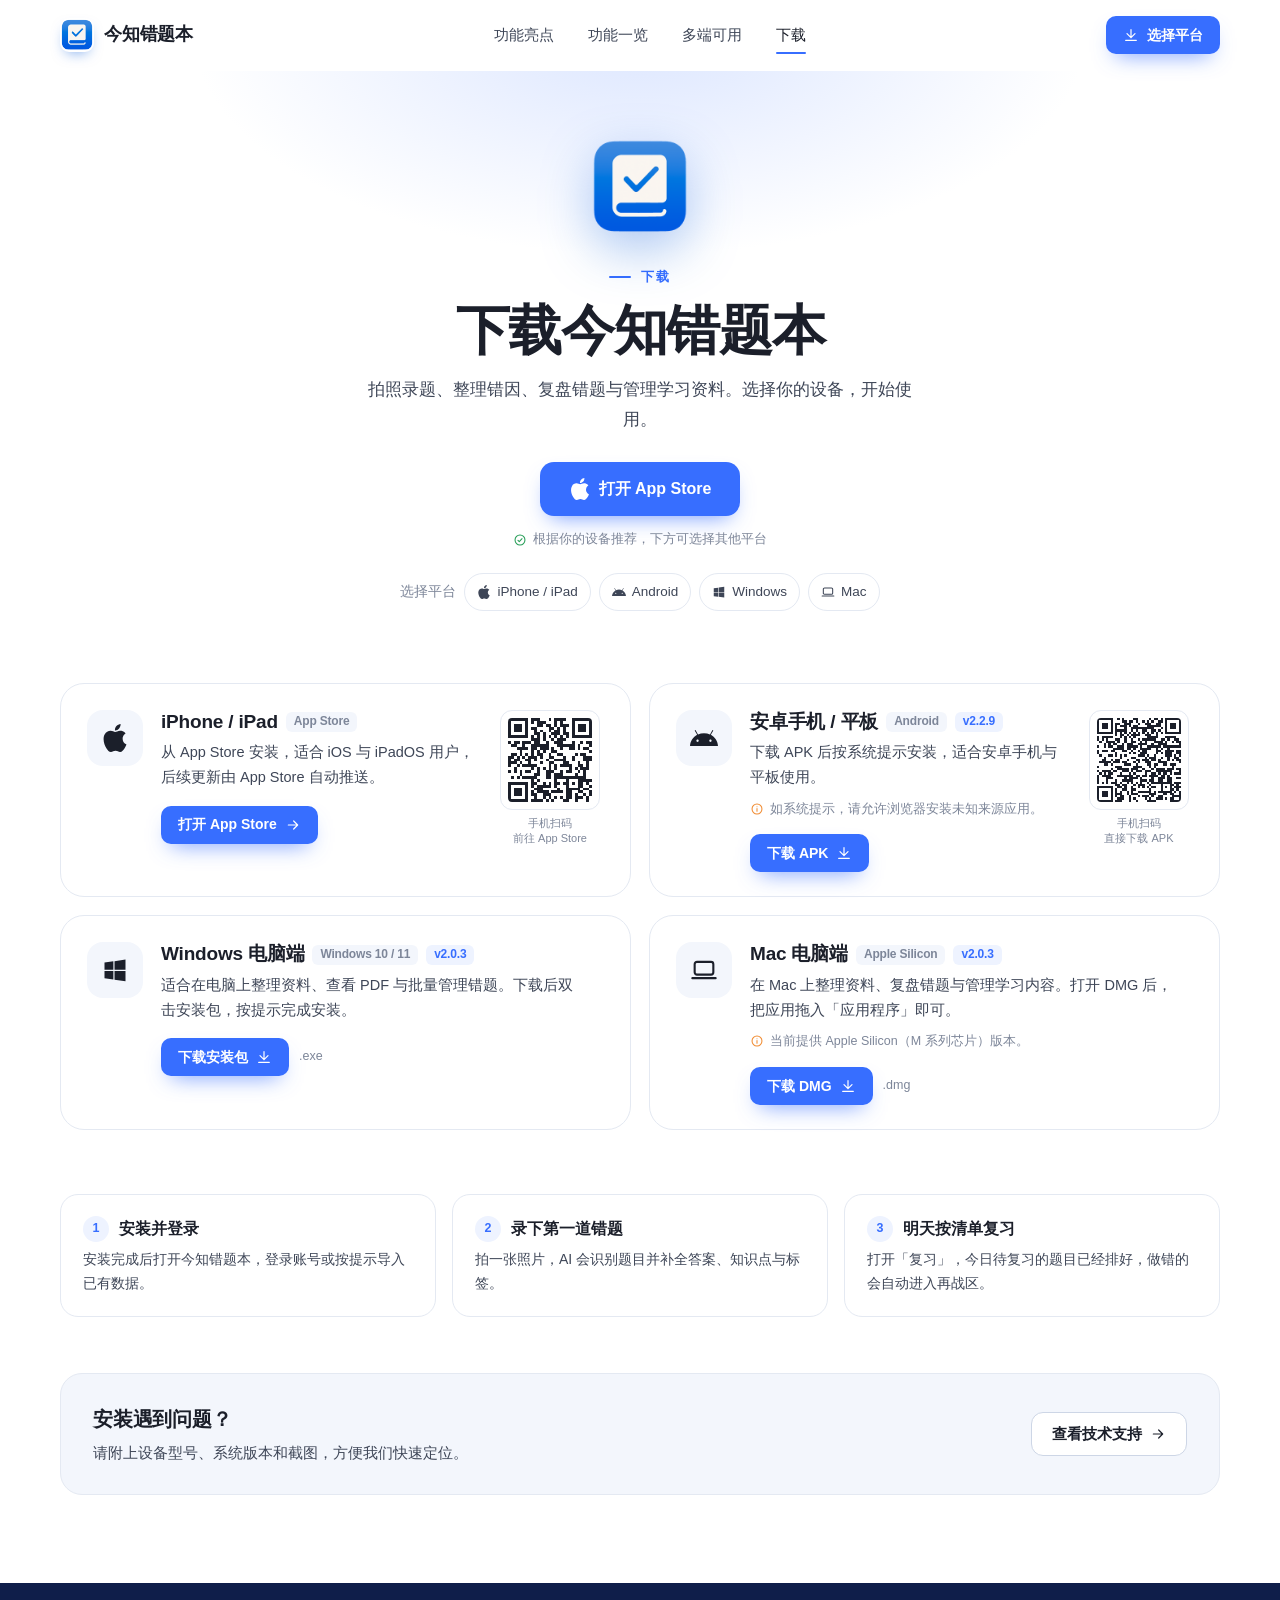
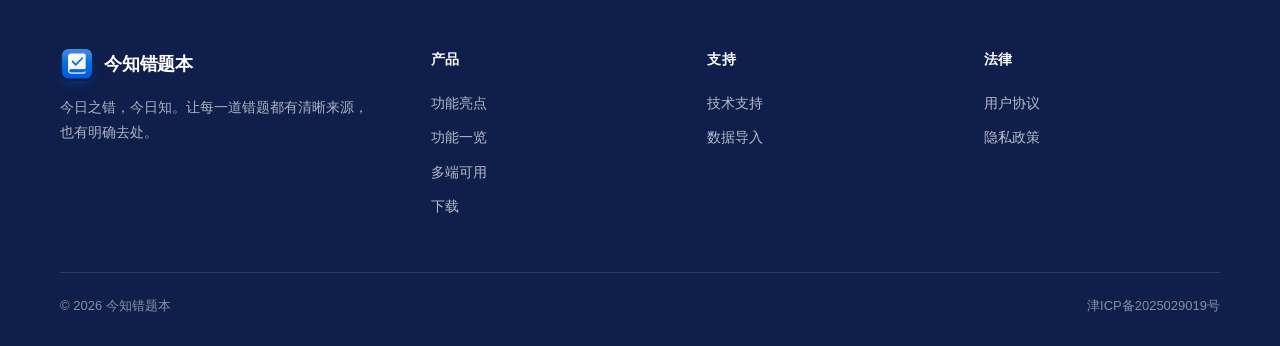
==== Website/download.html @ 16c0bcb2 "Redesign homepage with animated hero and add download page - Hero: choreographed "life of a mistake"" ====
<!DOCTYPE html>
<html lang="zh-CN">
<head>
<meta charset="utf-8">
<meta name="viewport" content="width=device-width, initial-scale=1">
<title>下载今知错题本</title>
<meta name="description" content="下载今知错题本：iPhone / iPad 通过 App Store 安装，Android 下载 APK，Windows 与 Mac 下载桌面安装包。">
<link rel="icon" href="assets/icon.png">
<link rel="stylesheet" href="assets/style.css">
<style>
.dl-hero{position:relative;padding:64px 0 36px;text-align:center;overflow:hidden}
.dl-hero::before{content:"";position:absolute;inset:0;background:radial-gradient(640px 320px at 50% -40px,var(--blue-100),transparent 70%);pointer-events:none}
.dl-hero > .container{position:relative}
.dl-icon{width:104px;height:104px;margin:0 auto 20px;filter:drop-shadow(0 18px 26px rgba(3,88,216,.32))}
.dl-hero h1{font-size:clamp(34px,4.6vw,54px);font-weight:800;letter-spacing:-.025em;line-height:1.12;margin:12px 0 14px;text-wrap:balance}
.dl-hero .lead{font-size:17px;color:var(--ink-2);max-width:560px;margin:0 auto}
.dl-primary{margin-top:28px;display:flex;flex-direction:column;align-items:center;gap:12px}
.dl-detect{font-size:13px;color:var(--muted);display:inline-flex;align-items:center;gap:6px}
.dl-detect .i{width:14px;height:14px;color:var(--green)}
.dl-jump{margin-top:22px;display:flex;justify-content:center;align-items:center;gap:8px;flex-wrap:wrap;font-size:13.5px;color:var(--muted)}
.dl-jump a{display:inline-flex;align-items:center;gap:6px;padding:6px 12px;border-radius:999px;border:1px solid var(--line);background:#fff;color:var(--ink-2);font-weight:500;transition:border-color .15s,color .15s}
.dl-jump a .i{width:14px;height:14px}
.dl-jump a:hover{border-color:var(--blue-200);color:var(--blue)}
.dl-list{padding:36px 0 56px}
.dl-grid{display:grid;grid-template-columns:1fr 1fr;gap:18px}
.dl-card{position:relative;background:var(--surface);border:1px solid var(--line);border-radius:24px;padding:26px 26px 24px;display:grid;grid-template-columns:56px 1fr auto;gap:18px;align-items:start;scroll-margin-top:96px;transition:box-shadow .2s,border-color .2s}
.dl-card:hover{box-shadow:var(--shadow);border-color:var(--blue-200)}
.dl-card.is-mine{border-color:var(--blue);box-shadow:0 0 0 4px var(--blue-50)}
.dl-card .pic{width:56px;height:56px;border-radius:16px;background:var(--ground);display:grid;place-items:center;color:var(--ink)}
.dl-card .pic svg{width:28px;height:28px}
.dl-card h3{font-size:19px;font-weight:800;letter-spacing:-.01em;display:flex;align-items:center;gap:8px;flex-wrap:wrap;line-height:1.3}
.dl-card .tag{font-size:12px;font-weight:600;color:var(--muted);background:var(--ground);border-radius:6px;padding:2px 8px;white-space:nowrap}
.dl-card .tag--v{color:var(--blue);background:var(--blue-50)}
.mine-badge{display:none;font-size:11.5px;color:#fff;background:var(--blue);border-radius:999px;padding:2px 9px;font-weight:600;white-space:nowrap}
.dl-card.is-mine .mine-badge{display:inline-flex}
.dl-card p{color:var(--ink-2);font-size:14.5px;margin-top:6px;line-height:1.7}
.dl-card .note{margin-top:10px;font-size:12.5px;color:var(--muted);display:flex;gap:6px;align-items:flex-start;line-height:1.5}
.dl-card .note .i{width:14px;height:14px;margin-top:2px;color:var(--orange)}
.dl-card .act{margin-top:16px;display:flex;gap:10px;flex-wrap:wrap;align-items:center}
.dl-card .size{font-size:12.5px;color:var(--muted)}
.dl-card .qr{width:108px;display:flex;flex-direction:column;align-items:center;gap:6px;text-align:center}
.dl-card .qr svg{width:100px;height:100px;padding:7px;background:#fff;border:1px solid var(--line);border-radius:12px}
.dl-card .qr small{font-size:11px;color:var(--muted);line-height:1.35}
.dl-help{padding:0 0 88px}
.dl-help__inner{background:var(--ground);border:1px solid var(--line);border-radius:22px;padding:28px 32px;display:flex;align-items:center;justify-content:space-between;gap:20px;flex-wrap:wrap}
.dl-help h2{font-size:20px;font-weight:800;letter-spacing:-.01em}
.dl-help p{color:var(--ink-2);font-size:14.5px;margin-top:4px}
.dl-steps{padding:8px 0 56px}
.dl-steps__grid{display:grid;grid-template-columns:repeat(3,1fr);gap:16px}
.dl-step{border:1px solid var(--line);border-radius:18px;padding:20px 22px;background:var(--surface)}
.dl-step b{display:flex;align-items:center;gap:10px;font-size:15.5px;font-weight:700;margin-bottom:6px}
.dl-step b i{width:26px;height:26px;border-radius:50%;background:var(--blue-50);color:var(--blue);display:grid;place-items:center;font-style:normal;font-size:12.5px;font-weight:700}
.dl-step p{font-size:14px;color:var(--ink-2);line-height:1.7}
@media (max-width:900px){
  .dl-grid{grid-template-columns:1fr}
  .dl-steps__grid{grid-template-columns:1fr}
  .dl-card{grid-template-columns:48px 1fr;padding:22px 20px}
  .dl-card .pic{width:48px;height:48px}
  .dl-card .qr{grid-column:2;flex-direction:row;width:auto;text-align:left;justify-self:start}
}
</style>
</head>
<body>
<svg width="0" height="0" style="position:absolute" aria-hidden="true">
  <defs>
    <symbol id="i-menu" viewBox="0 0 24 24"><path d="M4 7h16M4 12h16M4 17h16"/></symbol>
    <symbol id="i-arrow" viewBox="0 0 24 24"><path d="M5 12h14M13 6l6 6-6 6"/></symbol>
    <symbol id="i-down" viewBox="0 0 24 24"><path d="M12 4v12M6 10l6 6 6-6"/><path d="M4 20h16"/></symbol>
    <symbol id="i-check-c" viewBox="0 0 24 24"><circle cx="12" cy="12" r="8.5"/><path d="M8.5 12.5l2.3 2.3 4.7-5"/></symbol>
    <symbol id="i-info" viewBox="0 0 24 24"><circle cx="12" cy="12" r="8.5"/><path d="M12 11v5M12 8h.01"/></symbol>
    <symbol id="i-phone" viewBox="0 0 24 24"><rect x="7" y="2.5" width="10" height="19" rx="2.5"/><path d="M11 18h2"/></symbol>
    <symbol id="i-laptop" viewBox="0 0 24 24"><rect x="4" y="5" width="16" height="11" rx="2"/><path d="M2 19h20"/></symbol>
    <symbol id="i-apple" viewBox="0 0 24 24"><path fill="currentColor" stroke="none" d="M12.152 6.896c-.948 0-2.415-1.078-3.96-1.04-2.04.027-3.91 1.183-4.961 3.014-2.117 3.675-.546 9.103 1.519 12.09 1.013 1.454 2.208 3.09 3.792 3.039 1.52-.065 2.09-.987 3.935-.987 1.831 0 2.35.987 3.96.948 1.637-.026 2.676-1.48 3.676-2.948 1.156-1.688 1.636-3.325 1.662-3.415-.039-.013-3.182-1.221-3.22-4.857-.026-3.04 2.48-4.494 2.597-4.559-1.429-2.09-3.623-2.324-4.39-2.376-2-.156-3.675 1.09-4.61 1.09zM15.53 3.83c.843-1.012 1.4-2.427 1.245-3.83-1.207.052-2.662.805-3.532 1.818-.78.896-1.454 2.338-1.273 3.714 1.338.104 2.715-.688 3.559-1.701"/></symbol>
    <symbol id="i-android" viewBox="0 0 24 24"><path fill="currentColor" stroke="none" d="M17.523 15.3414c-.5511 0-.9993-.4486-.9993-.9997s.4483-.9993.9993-.9993c.5511 0 .9993.4483.9993.9993.0001.5511-.4482.9997-.9993.9997m-11.046 0c-.5511 0-.9993-.4486-.9993-.9997s.4482-.9993.9993-.9993c.5511 0 .9993.4483.9993.9993 0 .5511-.4483.9997-.9993.9997m11.4045-6.02l1.9973-3.4592a.416.416 0 00-.1521-.5676.416.416 0 00-.5676.1521l-2.0223 3.503C15.5902 8.2439 13.8533 7.8508 12 7.8508s-3.5902.3931-5.1367 1.0989L4.841 5.4467a.4161.4161 0 00-.5677-.1521.4157.4157 0 00-.1521.5676l1.9973 3.4592C2.6889 11.1867.3432 14.6589 0 18.761h24c-.3435-4.1021-2.6892-7.5743-6.1185-9.4396"/></symbol>
    <symbol id="i-windows" viewBox="0 0 24 24"><path fill="currentColor" stroke="none" d="M3 5.6l7.6-1.05v7.3H3zM11.6 4.4L21 3.1v8.75h-9.4zM3 12.85h7.6v7.3L3 19.1zM11.6 12.85H21v8.75l-9.4-1.3z"/></symbol>
  </defs>
</svg>

<header class="nav" id="nav">
  <div class="container nav__inner">
    <a class="brand" href="index.html" aria-label="今知错题本 首页"><img class="brand__icon" src="assets/icon.png" alt=""><span>今知错题本</span></a>
    <nav class="nav__links" id="navLinks" aria-label="主导航">
      <a href="index.html#features">功能亮点</a>
      <a href="index.html#overview">功能一览</a>
      <a href="index.html#platforms">多端可用</a>
      <a href="download.html" class="on">下载</a>
    </nav>
    <div class="nav__cta">
      <a class="btn btn--primary btn--sm" href="#downloads"><svg class="i i--s"><use href="#i-down"/></svg><span>选择平台</span></a>
      <button class="nav__toggle" id="navToggle" aria-label="打开菜单" aria-expanded="false" aria-controls="navLinks"><svg class="i"><use href="#i-menu"/></svg></button>
    </div>
  </div>
</header>

<main>
<section class="dl-hero">
  <div class="container">
    <img class="dl-icon" src="assets/icon.png" alt="今知错题本图标">
    <span class="kicker">下载</span>
    <h1>下载今知错题本</h1>
    <p class="lead">拍照录题、整理错因、复盘错题与管理学习资料。选择你的设备，开始使用。</p>
    <div class="dl-primary">
      <a class="btn btn--primary btn--lg" id="autoBtn" href="https://apps.apple.com/cn/app/id6747738523" target="_blank" rel="noopener"><svg class="i"><use href="#i-apple"/></svg><span id="autoLabel">打开 App Store</span></a>
      <span class="dl-detect" id="autoNote"><svg class="i"><use href="#i-check-c"/></svg>根据你的设备推荐，下方可选择其他平台</span>
    </div>
    <div class="dl-jump" id="downloads">
      <span>选择平台</span>
      <a href="#ios"><svg class="i"><use href="#i-apple"/></svg>iPhone / iPad</a>
      <a href="#android"><svg class="i"><use href="#i-android"/></svg>Android</a>
      <a href="#windows"><svg class="i"><use href="#i-windows"/></svg>Windows</a>
      <a href="#mac"><svg class="i"><use href="#i-laptop"/></svg>Mac</a>
    </div>
  </div>
</section>

<section class="dl-list">
  <div class="container dl-grid">
    <article class="dl-card" id="ios" data-platform="ios">
      <span class="pic"><svg class="i"><use href="#i-apple"/></svg></span>
      <div>
        <h3>iPhone / iPad <span class="tag">App Store</span><span class="mine-badge">你的设备</span></h3>
        <p>从 App Store 安装，适合 iOS 与 iPadOS 用户，后续更新由 App Store 自动推送。</p>
        <div class="act"><a class="btn btn--primary btn--sm" href="https://apps.apple.com/cn/app/id6747738523" target="_blank" rel="noopener">打开 App Store<svg class="i i--s"><use href="#i-arrow"/></svg></a></div>
      </div>
      <div class="qr"><svg role="img" aria-label="App Store 下载二维码" xmlns="http://www.w3.org/2000/svg" viewBox="0 0 29 29" shape-rendering="crispEdges"><path stroke="#1B1F2A" d="M0 0.5h7m1 0h3m3 0h1m1 0h4m2 0h7M0 1.5h1m5 0h1m1 0h1m1 0h3m3 0h1m1 0h1m3 0h1m5 0h1M0 2.5h1m1 0h3m1 0h1m3 0h2m1 0h2m1 0h1m1 0h3m1 0h1m1 0h3m1 0h1M0 3.5h1m1 0h3m1 0h1m1 0h2m4 0h2m1 0h1m1 0h1m2 0h1m1 0h3m1 0h1M0 4.5h1m1 0h3m1 0h1m2 0h1m1 0h1m2 0h1m1 0h2m1 0h1m2 0h1m1 0h3m1 0h1M0 5.5h1m5 0h1m2 0h2m1 0h1m2 0h3m1 0h2m1 0h1m5 0h1M0 6.5h7m1 0h1m1 0h1m1 0h1m1 0h1m1 0h1m1 0h1m1 0h1m1 0h7M8 7.5h3m1 0h1m2 0h1m1 0h3M0 8.5h1m1 0h2m1 0h3m1 0h2m2 0h1m2 0h3m3 0h1m2 0h1m1 0h2M1 9.5h2m2 0h1m2 0h6m3 0h6m1 0h1m3 0h1M3 10.5h4m1 0h2m1 0h3m1 0h1m2 0h1m2 0h2m1 0h1m1 0h2M4 11.5h1m3 0h1m1 0h1m1 0h1m2 0h2m11 0h1M1 12.5h2m1 0h1m1 0h1m1 0h1m1 0h2m2 0h1m2 0h2m4 0h1m1 0h2M0 13.5h2m1 0h1m1 0h1m1 0h3m1 0h1m2 0h2m3 0h1m2 0h1m3 0h3M0 14.5h1m1 0h2m2 0h2m1 0h1m3 0h1m2 0h4m2 0h1m3 0h3M0 15.5h3m1 0h1m2 0h1m3 0h1m2 0h2m3 0h2m3 0h1m2 0h1M0 16.5h1m2 0h1m1 0h5m4 0h1m1 0h1m1 0h4m2 0h2m1 0h1M2 17.5h1m5 0h1m1 0h1m1 0h1m1 0h1m1 0h1m4 0h1m1 0h1m1 0h3M0 18.5h1m1 0h1m1 0h1m1 0h2m2 0h1m2 0h3m2 0h1m1 0h2m2 0h1m1 0h1M4 19.5h1m4 0h2m2 0h2m1 0h3m4 0h1m2 0h1M1 20.5h1m1 0h1m1 0h5m3 0h2m1 0h11M8 21.5h1m1 0h1m5 0h1m3 0h1m3 0h5M0 22.5h7m1 0h2m2 0h1m1 0h1m1 0h2m1 0h2m1 0h1m1 0h2m1 0h1M0 23.5h1m5 0h1m1 0h1m1 0h5m1 0h1m3 0h1m3 0h2m2 0h1M0 24.5h1m1 0h3m1 0h1m2 0h3m5 0h1m2 0h5m1 0h2M0 25.5h1m1 0h3m1 0h1m1 0h1m1 0h4m1 0h4m1 0h2m2 0h2m2 0h1M0 26.5h1m1 0h3m1 0h1m1 0h2m2 0h3m5 0h2m1 0h1m2 0h1m1 0h1M0 27.5h1m5 0h1m2 0h1m2 0h1m1 0h1m1 0h1m1 0h1m1 0h2m1 0h3m1 0h1M0 28.5h7m1 0h4m1 0h1m1 0h1m3 0h2m2 0h1m3 0h1"/></svg><small>手机扫码<br>前往 App Store</small></div>
    </article>

    <article class="dl-card" id="android" data-platform="android">
      <span class="pic"><svg class="i"><use href="#i-android"/></svg></span>
      <div>
        <h3>安卓手机 / 平板 <span class="tag">Android</span><span class="tag tag--v num">v2.2.9</span><span class="mine-badge">你的设备</span></h3>
        <p>下载 APK 后按系统提示安装，适合安卓手机与平板使用。</p>
        <div class="note"><svg class="i"><use href="#i-info"/></svg><span>如系统提示，请允许浏览器安装未知来源应用。</span></div>
        <div class="act"><a class="btn btn--primary btn--sm" href="https://qiniu.jinzhi.fun/public/androidinstaller/app-release-2.2.9.apk">下载 APK<svg class="i i--s"><use href="#i-down"/></svg></a></div>
      </div>
      <div class="qr"><svg role="img" aria-label="Android APK 下载二维码" xmlns="http://www.w3.org/2000/svg" viewBox="0 0 37 37" shape-rendering="crispEdges"><path stroke="#1B1F2A" d="M0 0.5h7m2 0h1m1 0h1m4 0h2m5 0h1m1 0h2m1 0h1m1 0h7M0 1.5h1m5 0h1m4 0h2m1 0h2m1 0h1m2 0h1m1 0h1m1 0h1m2 0h2m1 0h1m5 0h1M0 2.5h1m1 0h3m1 0h1m1 0h2m2 0h3m3 0h1m2 0h3m2 0h2m2 0h1m1 0h3m1 0h1M0 3.5h1m1 0h3m1 0h1m1 0h1m1 0h3m1 0h1m1 0h2m4 0h6m2 0h1m1 0h3m1 0h1M0 4.5h1m1 0h3m1 0h1m1 0h1m3 0h1m2 0h10m3 0h1m1 0h1m1 0h3m1 0h1M0 5.5h1m5 0h1m1 0h5m2 0h1m1 0h1m2 0h2m2 0h2m1 0h1m2 0h1m5 0h1M0 6.5h7m1 0h1m1 0h1m1 0h1m1 0h1m1 0h1m1 0h1m1 0h1m1 0h1m1 0h1m1 0h1m1 0h1m1 0h7M8 7.5h1m1 0h2m1 0h1m1 0h4m2 0h3m2 0h1M0 8.5h1m1 0h5m3 0h1m1 0h1m1 0h1m1 0h1m5 0h5m3 0h5M0 9.5h1m1 0h1m1 0h1m3 0h2m2 0h1m2 0h1m2 0h1m1 0h6m2 0h2m1 0h1m2 0h2M1 10.5h1m2 0h4m1 0h1m2 0h1m2 0h2m2 0h1m1 0h1m3 0h4m1 0h1m2 0h1m1 0h2M3 11.5h1m1 0h1m1 0h2m2 0h1m1 0h3m2 0h4m2 0h1m2 0h4m5 0h1M0 12.5h1m2 0h1m1 0h2m2 0h3m1 0h5m1 0h1m2 0h6m1 0h8M7 13.5h5m1 0h2m1 0h1m2 0h5m2 0h1m1 0h1m2 0h1M0 14.5h1m1 0h3m1 0h2m3 0h2m2 0h1m2 0h1m1 0h2m4 0h2m2 0h4m1 0h2M0 15.5h1m7 0h1m5 0h1m1 0h1m2 0h3m4 0h1m1 0h1m1 0h3m2 0h2M1 16.5h1m3 0h2m1 0h1m1 0h1m1 0h1m5 0h3m1 0h1m2 0h1m4 0h3m1 0h1m1 0h1M3 17.5h1m6 0h1m4 0h2m4 0h1m1 0h3m2 0h1m2 0h1m2 0h2M2 18.5h2m2 0h1m1 0h2m3 0h1m3 0h2m1 0h3m1 0h2m1 0h1m3 0h1m1 0h1m1 0h2M1 19.5h5m1 0h3m1 0h2m3 0h1m1 0h1m2 0h3m3 0h4m5 0h1M3 20.5h2m1 0h1m5 0h3m2 0h1m4 0h2m1 0h2m2 0h2m1 0h3M0 21.5h1m7 0h3m5 0h4m3 0h1m1 0h1m7 0h1M6 22.5h1m2 0h5m1 0h3m2 0h1m3 0h1m1 0h4m1 0h3m1 0h2M0 23.5h1m1 0h4m1 0h2m2 0h3m1 0h1m1 0h3m1 0h3m2 0h7m3 0h1M1 24.5h1m1 0h1m1 0h2m3 0h1m3 0h1m1 0h1m4 0h1m2 0h2m1 0h1m1 0h2m1 0h1m1 0h3M0 25.5h1m1 0h4m3 0h7m1 0h2m1 0h2m1 0h4m1 0h2m1 0h1M0 26.5h1m3 0h3m5 0h1m1 0h4m1 0h1m4 0h1m2 0h3m1 0h2m2 0h2M0 27.5h1m3 0h1m3 0h1m2 0h5m3 0h3m1 0h2m2 0h2m2 0h2M0 28.5h1m1 0h1m1 0h1m1 0h3m1 0h1m2 0h1m1 0h1m1 0h1m1 0h1m2 0h1m1 0h9m1 0h3M8 29.5h2m1 0h2m3 0h1m1 0h3m2 0h1m4 0h1m3 0h2m1 0h1M0 30.5h7m2 0h2m1 0h1m2 0h1m2 0h1m1 0h1m1 0h1m1 0h2m2 0h1m1 0h1m1 0h1m1 0h3M0 31.5h1m5 0h1m1 0h1m2 0h2m2 0h2m6 0h1m4 0h1m3 0h2m1 0h1M0 32.5h1m1 0h3m1 0h1m1 0h1m1 0h1m2 0h1m1 0h1m2 0h6m1 0h1m1 0h6m1 0h1m1 0h1M0 33.5h1m1 0h3m1 0h1m1 0h3m2 0h1m1 0h3m5 0h3m3 0h2m1 0h2m2 0h1M0 34.5h1m1 0h3m1 0h1m1 0h1m1 0h2m2 0h1m3 0h1m1 0h3m1 0h1m2 0h2m4 0h4M0 35.5h1m5 0h1m2 0h3m2 0h1m1 0h1m4 0h1m1 0h1m2 0h3m1 0h1m1 0h2m2 0h1M0 36.5h7m1 0h3m3 0h1m2 0h1m4 0h4m6 0h5"/></svg><small>手机扫码<br>直接下载 APK</small></div>
    </article>

    <article class="dl-card" id="windows" data-platform="windows">
      <span class="pic"><svg class="i"><use href="#i-windows"/></svg></span>
      <div>
        <h3>Windows 电脑端 <span class="tag">Windows 10 / 11</span><span class="tag tag--v num">v2.0.3</span><span class="mine-badge">你的设备</span></h3>
        <p>适合在电脑上整理资料、查看 PDF 与批量管理错题。下载后双击安装包，按提示完成安装。</p>
        <div class="act"><a class="btn btn--primary btn--sm" href="https://qiniu.jinzhi.fun/public/wininstaller/%E4%BB%8A%E7%9F%A5%E9%94%99%E9%A2%98%E6%9C%AC%20Setup%202.0.3.exe">下载安装包<svg class="i i--s"><use href="#i-down"/></svg></a><span class="size">.exe</span></div>
      </div>
    </article>

    <article class="dl-card" id="mac" data-platform="mac">
      <span class="pic"><svg class="i"><use href="#i-laptop"/></svg></span>
      <div>
        <h3>Mac 电脑端 <span class="tag">Apple Silicon</span><span class="tag tag--v num">v2.0.3</span><span class="mine-badge">你的设备</span></h3>
        <p>在 Mac 上整理资料、复盘错题与管理学习内容。打开 DMG 后，把应用拖入「应用程序」即可。</p>
        <div class="note"><svg class="i"><use href="#i-info"/></svg><span>当前提供 Apple Silicon（M 系列芯片）版本。</span></div>
        <div class="act"><a class="btn btn--primary btn--sm" href="https://qiniu.jinzhi.fun/public/macosinstaller/%E4%BB%8A%E7%9F%A5%E9%94%99%E9%A2%98%E6%9C%AC-2.0.3%282%29-arm64.dmg">下载 DMG<svg class="i i--s"><use href="#i-down"/></svg></a><span class="size">.dmg</span></div>
      </div>
    </article>
  </div>
</section>

<section class="dl-steps">
  <div class="container">
    <div class="dl-steps__grid">
      <div class="dl-step"><b><i>1</i>安装并登录</b><p>安装完成后打开今知错题本，登录账号或按提示导入已有数据。</p></div>
      <div class="dl-step"><b><i>2</i>录下第一道错题</b><p>拍一张照片，AI 会识别题目并补全答案、知识点与标签。</p></div>
      <div class="dl-step"><b><i>3</i>明天按清单复习</b><p>打开「复习」，今日待复习的题目已经排好，做错的会自动进入再战区。</p></div>
    </div>
  </div>
</section>

<section class="dl-help">
  <div class="container">
    <div class="dl-help__inner">
      <div><h2>安装遇到问题？</h2><p>请附上设备型号、系统版本和截图，方便我们快速定位。</p></div>
      <a class="btn btn--ghost" href="https://www.jinzhi.fun/correction/support" target="_blank" rel="noopener">查看技术支持<svg class="i i--s"><use href="#i-arrow"/></svg></a>
    </div>
  </div>
</section>
</main>

<footer class="footer">
  <div class="container footer__inner">
    <div class="footer__brand">
      <a class="brand" href="index.html"><img class="brand__icon" src="assets/icon.png" alt=""><span>今知错题本</span></a>
      <p>今日之错，今日知。让每一道错题都有清晰来源，也有明确去处。</p>
    </div>
    <div class="footer__col"><h4>产品</h4><a href="index.html#features">功能亮点</a><a href="index.html#overview">功能一览</a><a href="index.html#platforms">多端可用</a><a href="download.html">下载</a></div>
    <div class="footer__col"><h4>支持</h4><a href="https://www.jinzhi.fun/correction/support" target="_blank" rel="noopener">技术支持</a><a href="https://www.jinzhi.fun/correction/import" target="_blank" rel="noopener">数据导入</a></div>
    <div class="footer__col"><h4>法律</h4><a href="https://www.jinzhi.fun/correction/terms" target="_blank" rel="noopener">用户协议</a><a href="https://www.jinzhi.fun/correction/privacy" target="_blank" rel="noopener">隐私政策</a></div>
  </div>
  <div class="container footer__bottom"><span>© <span id="year">2026</span> 今知错题本</span><a href="https://beian.miit.gov.cn/" target="_blank" rel="noopener">津ICP备2025029019号</a></div>
</footer>

<script>
(function(){
  var nav=document.getElementById('nav');
  var onScroll=function(){nav.classList.toggle('scrolled',window.scrollY>8)};
  onScroll();window.addEventListener('scroll',onScroll,{passive:true});
  var toggle=document.getElementById('navToggle');
  toggle.addEventListener('click',function(){var open=nav.classList.toggle('open');toggle.setAttribute('aria-expanded',open?'true':'false')});
  nav.querySelectorAll('.nav__links a').forEach(function(a){a.addEventListener('click',function(){nav.classList.remove('open')})});
  document.getElementById('year').textContent=new Date().getFullYear();

  /* 按设备推荐下载方式 */
  var links={
    ios:{href:'https://apps.apple.com/cn/app/id6747738523',label:'打开 App Store',note:'检测到 iPhone / iPad，推荐从 App Store 安装',icon:'#i-apple',blank:true},
    android:{href:'https://qiniu.jinzhi.fun/public/androidinstaller/app-release-2.2.9.apk',label:'下载 Android APK（v2.2.9）',note:'检测到 Android 设备，下载后按提示安装',icon:'#i-android'},
    windows:{href:'https://qiniu.jinzhi.fun/public/wininstaller/%E4%BB%8A%E7%9F%A5%E9%94%99%E9%A2%98%E6%9C%AC%20Setup%202.0.3.exe',label:'下载 Windows 安装包（v2.0.3）',note:'检测到 Windows 电脑',icon:'#i-windows'},
    mac:{href:'https://qiniu.jinzhi.fun/public/macosinstaller/%E4%BB%8A%E7%9F%A5%E9%94%99%E9%A2%98%E6%9C%AC-2.0.3%282%29-arm64.dmg',label:'下载 macOS 版本（v2.0.3）',note:'检测到 Mac 电脑，提供 Apple Silicon 版本',icon:'#i-laptop'}
  };
  var ua=navigator.userAgent||'';
  var plat=(navigator.userAgentData&&navigator.userAgentData.platform)||navigator.platform||'';
  var key='';
  if(/Android/i.test(ua)) key='android';
  else if(/iPhone|iPad|iPod/i.test(ua)||(/Mac/i.test(plat)&&navigator.maxTouchPoints>1)) key='ios';
  else if(/Win/i.test(plat)||/Windows/i.test(ua)) key='windows';
  else if(/Mac/i.test(plat)||/Macintosh/i.test(ua)) key='mac';
  if(key&&links[key]){
    var L=links[key],btn=document.getElementById('autoBtn');
    btn.href=L.href; if(L.blank){btn.target='_blank';btn.rel='noopener'} else {btn.removeAttribute('target')}
    document.getElementById('autoLabel').textContent=L.label;
    btn.querySelector('use').setAttribute('href',L.icon);
    document.getElementById('autoNote').lastChild.textContent=L.note+'，下方可选择其他平台';
    var card=document.querySelector('.dl-card[data-platform="'+key+'"]'); if(card) card.classList.add('is-mine');
  }
})();
</script>
</body>
</html>
---- Website/assets/style.css ----
/* 今知错题本 官网 · 共享样式（index.html / download.html） */
:root{
  --blue:#376EFF;--blue-deep:#2158E8;--blue-ink:#1B45C9;--blue-50:#EEF3FF;--blue-100:#DCE6FF;--blue-200:#B9CBFF;
  --brand-grad:linear-gradient(180deg,#4F86D8 0%,#286ED8 55%,#0358D8 100%);
  --ground:#F3F6FC;--surface:#FFFFFF;--paper:#FCF9F1;--paper-2:#F3EEDF;
  --ink:#1B1F2A;--ink-2:#3E4657;--muted:#7D8699;--line:#E4E9F2;--line-2:#CDD6E6;
  --green:#259D56;--green-bg:#EAF7EE;--red:#E5484D;--red-bg:#FEF0EF;--orange:#F18C32;--orange-bg:#FFF6EF;--purple:#7649D8;--purple-bg:#F2ECFA;
  --pen:#E0393F;--pencil:#5F6F93;--navy:#0F1E4A;--navy-2:#16296A;
  --shadow-sm:0 1px 2px rgba(27,31,42,.05),0 1px 6px rgba(27,31,42,.04);
  --shadow:0 14px 34px -14px rgba(15,30,74,.22);
  --shadow-lg:0 36px 70px -28px rgba(15,30,74,.38);
  --font:-apple-system,BlinkMacSystemFont,"PingFang SC","Hiragino Sans GB","MiSans","HarmonyOS Sans SC","Microsoft YaHei","Noto Sans CJK SC","Noto Sans SC","Source Han Sans SC","Helvetica Neue",Arial,sans-serif;
  --serif:"Songti SC","STSong","Noto Serif CJK SC","Noto Serif SC","Source Han Serif SC","SimSun",Georgia,serif;
  --math:"Times New Roman","STIX Two Math","Cambria Math",Times,serif;
  color-scheme:light;
}
*,*::before,*::after{box-sizing:border-box}
html{scroll-behavior:smooth;scroll-padding-top:84px;-webkit-text-size-adjust:100%}
body{margin:0;font-family:var(--font);font-size:16px;line-height:1.75;color:var(--ink);background:var(--surface);-webkit-font-smoothing:antialiased;overflow-x:hidden}
h1,h2,h3,h4,p,ul,ol,figure{margin:0}
ul,ol{padding:0;list-style:none}
a{color:inherit;text-decoration:none}
button{font:inherit;color:inherit;background:none;border:0;padding:0;cursor:pointer}
img,svg{display:block;max-width:100%}
sup,sub{font-size:.72em;line-height:0}
:focus-visible{outline:2px solid var(--blue);outline-offset:3px;border-radius:6px}
.i{width:22px;height:22px;flex:none;fill:none;stroke:currentColor;stroke-width:1.8;stroke-linecap:round;stroke-linejoin:round}
.i--s{width:16px;height:16px}
.i--xs{width:12px;height:12px;stroke-width:2}
.i--f{fill:currentColor;stroke:none}
.container{width:min(1160px,calc(100% - 48px));margin-inline:auto}
.num{font-variant-numeric:tabular-nums}

/* buttons */
.btn{display:inline-flex;align-items:center;justify-content:center;gap:8px;height:44px;padding:0 20px;border-radius:12px;font-weight:600;font-size:15px;border:1px solid transparent;white-space:nowrap;transition:transform .15s ease,box-shadow .15s ease,background .15s ease,border-color .15s ease,color .15s ease}
.btn:hover{transform:translateY(-1px)}
.btn--primary{background:var(--blue);color:#fff;box-shadow:0 10px 22px -10px rgba(55,110,255,.75)}
.btn--primary:hover{background:var(--blue-deep)}
.btn--ghost{background:var(--surface);border-color:var(--line-2);color:var(--ink)}
.btn--ghost:hover{border-color:var(--blue-200);background:var(--blue-50)}
.btn--white{background:#fff;color:var(--blue-ink)}
.btn--white:hover{background:#F3F6FF}
.btn--outline{background:transparent;border-color:rgba(255,255,255,.4);color:#fff}
.btn--outline:hover{background:rgba(255,255,255,.1)}
.btn--sm{height:38px;padding:0 16px;font-size:14px;border-radius:10px}
.btn--lg{height:54px;padding:0 28px;font-size:16px;border-radius:14px}

/* type helpers */
.kicker{display:inline-flex;align-items:center;gap:10px;color:var(--blue);font-weight:700;font-size:13px;letter-spacing:.14em}
.kicker::before{content:"";width:22px;height:2px;background:var(--blue);border-radius:2px}
.sec-head{max-width:680px;margin-bottom:48px}
.sec-head h2{font-size:clamp(28px,3.6vw,42px);line-height:1.22;letter-spacing:-.02em;font-weight:800;margin:14px 0 14px;text-wrap:balance}
.sec-head p{color:var(--ink-2);font-size:17px;max-width:600px}
.chip{display:inline-flex;align-items:center;gap:4px;padding:2px 8px;border-radius:7px;background:#EEF1F7;color:var(--ink-2);font-size:11px;font-weight:500;line-height:1.5;white-space:nowrap}
.chip .i{width:12px;height:12px}
.chip--blue{background:var(--blue-50);color:var(--blue)}
.chip--green{background:var(--green-bg);color:var(--green)}
.chip--red{background:var(--red-bg);color:var(--red)}
.chip--orange{background:var(--orange-bg);color:var(--orange)}
.chip--purple{background:var(--purple-bg);color:var(--purple)}
.chip--sm{padding:1px 6px;font-size:10.5px}
.chips{display:flex;flex-wrap:wrap;gap:6px;align-items:center}
.pen{fill:none;stroke:var(--pen);stroke-width:3;stroke-linecap:round;stroke-linejoin:round}

/* nav */
.nav{position:sticky;top:0;z-index:60;background:rgba(255,255,255,.86);-webkit-backdrop-filter:saturate(180%) blur(14px);backdrop-filter:saturate(180%) blur(14px);border-bottom:1px solid transparent;transition:border-color .2s,box-shadow .2s}
.nav.scrolled{border-color:var(--line);box-shadow:0 6px 24px -18px rgba(15,30,74,.25)}
.nav__inner{display:flex;align-items:center;justify-content:space-between;height:70px;gap:24px}
.brand{display:flex;align-items:center;gap:10px;font-weight:800;font-size:18px;letter-spacing:-.01em}
.brand__icon{width:34px;height:34px;border-radius:9px;box-shadow:0 6px 14px -6px rgba(3,88,216,.55)}
.nav__links{display:flex;gap:34px;font-size:15px;font-weight:500;color:var(--ink-2)}
.nav__links a{position:relative;padding:6px 0}
.nav__links a::after{content:"";position:absolute;left:0;right:0;bottom:0;height:2px;border-radius:2px;background:var(--blue);transform:scaleX(0);transition:transform .2s}
.nav__links a:hover,.nav__links a.on{color:var(--ink)}
.nav__links a:hover::after,.nav__links a.on::after{transform:scaleX(1)}
.nav__cta{display:flex;align-items:center;gap:10px}
.nav__toggle{display:none;width:40px;height:40px;border-radius:10px;border:1px solid var(--line);place-items:center}

/* footer */
.footer{background:var(--navy);color:rgba(255,255,255,.78);padding:64px 0 28px}
.footer__inner{display:grid;grid-template-columns:1.4fr 1fr 1fr 1fr;gap:40px}
.footer .brand{color:#fff}
.footer__brand p{margin-top:14px;font-size:14px;line-height:1.8;max-width:320px;color:rgba(255,255,255,.66)}
.footer h4{color:#fff;font-size:14px;font-weight:700;margin-bottom:14px;letter-spacing:.04em}
.footer__col a{display:block;font-size:14px;padding:5px 0;color:rgba(255,255,255,.7)}
.footer__col a:hover{color:#fff}
.footer__bottom{display:flex;justify-content:space-between;gap:16px;flex-wrap:wrap;margin-top:48px;padding-top:22px;border-top:1px solid rgba(255,255,255,.12);font-size:13px;color:rgba(255,255,255,.5)}
.footer__bottom a:hover{color:#fff}

@media (max-width:960px){
  .nav__links{display:none}
  .nav__toggle{display:grid}
  .nav.open .nav__links{display:flex;flex-direction:column;gap:0;position:absolute;left:0;right:0;top:70px;background:var(--surface);border-bottom:1px solid var(--line);padding:8px 24px 16px;box-shadow:0 20px 40px -20px rgba(15,30,74,.3)}
  .nav.open .nav__links a{padding:12px 0;border-bottom:1px solid var(--line);font-size:16px}
  .nav.open .nav__links a::after{display:none}
  .footer__inner{grid-template-columns:1fr 1fr}
}
@media (max-width:640px){
  .container{width:calc(100% - 32px)}
  .footer__inner{grid-template-columns:1fr}
  .nav__cta .btn span{display:none}
}
@media (prefers-reduced-motion:reduce){
  *{animation:none!important;transition:none!important}
  html{scroll-behavior:auto}
}
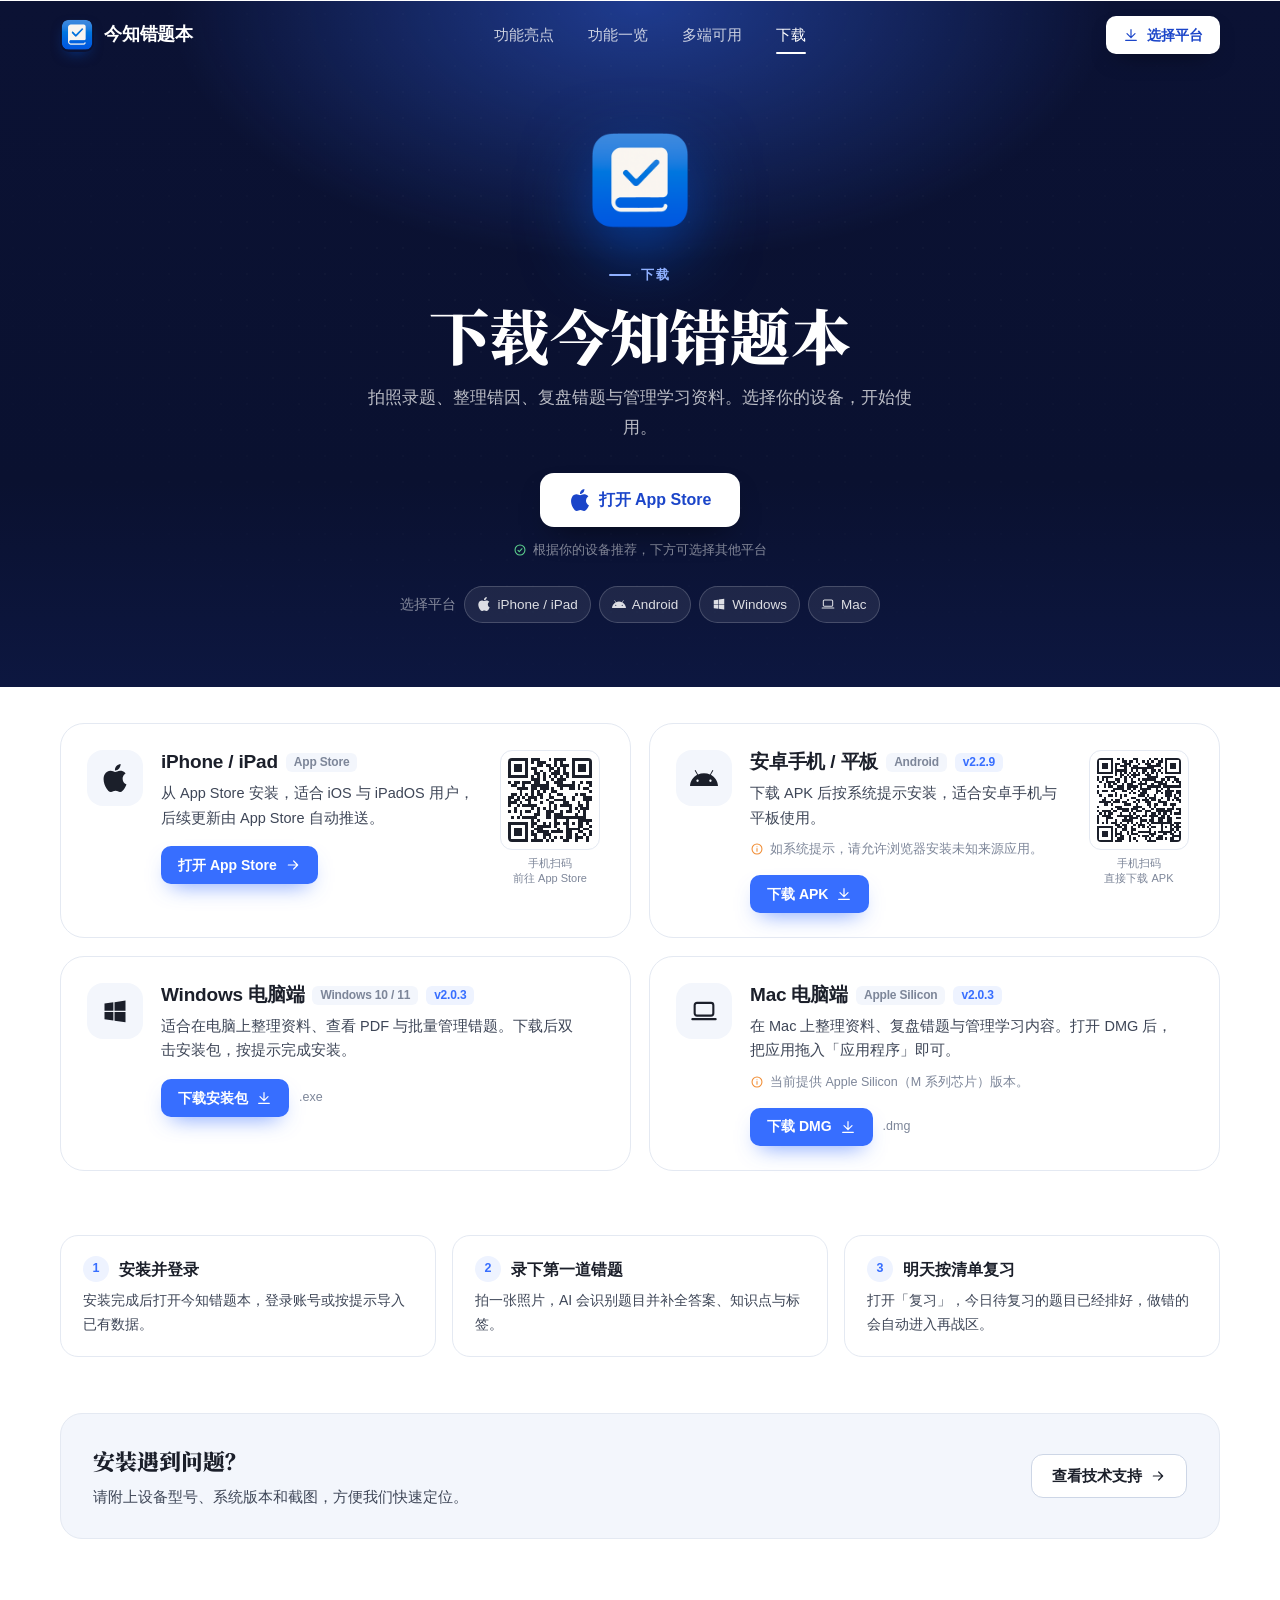
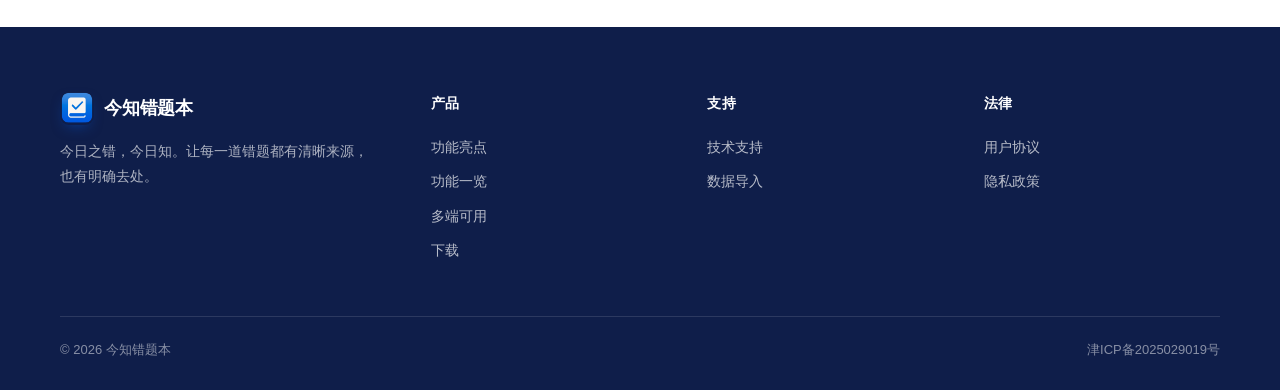
==== commit ec9c849a: "Raise the homepage to a flagship treatment - Dark cinematic hero: lamp-lit exam paper with red-pen h" ====
--- a/Website/download.html
+++ b/Website/download.html
@@ -5,22 +5,35 @@
 <meta name="viewport" content="width=device-width, initial-scale=1">
 <title>下载今知错题本</title>
 <meta name="description" content="下载今知错题本：iPhone / iPad 通过 App Store 安装，Android 下载 APK，Windows 与 Mac 下载桌面安装包。">
+<meta name="theme-color" content="#0A1130">
 <link rel="icon" href="assets/icon.png">
+<link rel="stylesheet" href="assets/fonts.css">
 <link rel="stylesheet" href="assets/style.css">
 <style>
-.dl-hero{position:relative;padding:64px 0 36px;text-align:center;overflow:hidden}
-.dl-hero::before{content:"";position:absolute;inset:0;background:radial-gradient(640px 320px at 50% -40px,var(--blue-100),transparent 70%);pointer-events:none}
+.dl-hero{position:relative;margin-top:-70px;padding:126px 0 64px;text-align:center;overflow:hidden;color:#fff;background:radial-gradient(760px 420px at 50% 0%,rgba(55,110,255,.45),transparent 62%),linear-gradient(180deg,#0B1234,#0A1130 70%,#0D1740)}
+.dl-hero::before{content:"";position:absolute;inset:0;background-image:radial-gradient(rgba(255,255,255,.07) 1px,transparent 1px);background-size:26px 26px;opacity:.5;-webkit-mask-image:radial-gradient(60% 70% at 50% 40%,#000,transparent);mask-image:radial-gradient(60% 70% at 50% 40%,#000,transparent);pointer-events:none}
 .dl-hero > .container{position:relative}
-.dl-icon{width:104px;height:104px;margin:0 auto 20px;filter:drop-shadow(0 18px 26px rgba(3,88,216,.32))}
-.dl-hero h1{font-size:clamp(34px,4.6vw,54px);font-weight:800;letter-spacing:-.025em;line-height:1.12;margin:12px 0 14px;text-wrap:balance}
-.dl-hero .lead{font-size:17px;color:var(--ink-2);max-width:560px;margin:0 auto}
-.dl-primary{margin-top:28px;display:flex;flex-direction:column;align-items:center;gap:12px}
-.dl-detect{font-size:13px;color:var(--muted);display:inline-flex;align-items:center;gap:6px}
-.dl-detect .i{width:14px;height:14px;color:var(--green)}
-.dl-jump{margin-top:22px;display:flex;justify-content:center;align-items:center;gap:8px;flex-wrap:wrap;font-size:13.5px;color:var(--muted)}
-.dl-jump a{display:inline-flex;align-items:center;gap:6px;padding:6px 12px;border-radius:999px;border:1px solid var(--line);background:#fff;color:var(--ink-2);font-weight:500;transition:border-color .15s,color .15s}
+.dl-hero > .container > *{animation:rise .9s cubic-bezier(.2,.7,.2,1) both}
+.dl-hero > .container > :nth-child(2){animation-delay:.1s}
+.dl-hero > .container > :nth-child(3){animation-delay:.18s}
+.dl-hero > .container > :nth-child(4){animation-delay:.26s}
+.dl-hero > .container > :nth-child(5){animation-delay:.34s}
+.dl-hero > .container > :nth-child(6){animation-delay:.42s}
+@keyframes rise{from{opacity:0;transform:translateY(24px)}to{opacity:1;transform:none}}
+.dl-icon{width:108px;height:108px;margin:0 auto 22px;filter:drop-shadow(0 24px 34px rgba(3,88,216,.6))}
+.dl-hero .kicker{color:var(--blue-on-dark)}
+.dl-hero .kicker::before{background:var(--blue-on-dark)}
+.dl-hero h1{font-size:clamp(36px,5vw,60px);line-height:1.15;margin:14px 0 14px;text-wrap:balance}
+.dl-hero .lead{font-size:17px;color:var(--on-dark-2);max-width:560px;margin:0 auto}
+.dl-primary{margin-top:30px;display:flex;flex-direction:column;align-items:center;gap:12px}
+.dl-primary .btn--primary{background:#fff;color:var(--blue-ink);box-shadow:0 14px 30px -14px rgba(0,0,0,.6)}
+.dl-primary .btn--primary:hover{background:#EEF3FF}
+.dl-detect{font-size:13px;color:var(--on-dark-3);display:inline-flex;align-items:center;gap:6px}
+.dl-detect .i{width:14px;height:14px;color:#5ED38F}
+.dl-jump{margin-top:24px;display:flex;justify-content:center;align-items:center;gap:8px;flex-wrap:wrap;font-size:13.5px;color:var(--on-dark-3)}
+.dl-jump a{display:inline-flex;align-items:center;gap:6px;padding:6px 12px;border-radius:999px;border:1px solid rgba(255,255,255,.18);background:rgba(255,255,255,.08);color:rgba(255,255,255,.85);font-weight:500;transition:border-color .15s,color .15s,background .15s}
 .dl-jump a .i{width:14px;height:14px}
-.dl-jump a:hover{border-color:var(--blue-200);color:var(--blue)}
+.dl-jump a:hover{border-color:rgba(255,255,255,.5);color:#fff;background:rgba(255,255,255,.14)}
 .dl-list{padding:36px 0 56px}
 .dl-grid{display:grid;grid-template-columns:1fr 1fr;gap:18px}
 .dl-card{position:relative;background:var(--surface);border:1px solid var(--line);border-radius:24px;padding:26px 26px 24px;display:grid;grid-template-columns:56px 1fr auto;gap:18px;align-items:start;scroll-margin-top:96px;transition:box-shadow .2s,border-color .2s}
@@ -43,7 +56,7 @@
 .dl-card .qr small{font-size:11px;color:var(--muted);line-height:1.35}
 .dl-help{padding:0 0 88px}
 .dl-help__inner{background:var(--ground);border:1px solid var(--line);border-radius:22px;padding:28px 32px;display:flex;align-items:center;justify-content:space-between;gap:20px;flex-wrap:wrap}
-.dl-help h2{font-size:20px;font-weight:800;letter-spacing:-.01em}
+.dl-help h2{font-size:22px;letter-spacing:0}
 .dl-help p{color:var(--ink-2);font-size:14.5px;margin-top:4px}
 .dl-steps{padding:8px 0 56px}
 .dl-steps__grid{display:grid;grid-template-columns:repeat(3,1fr);gap:16px}
@@ -76,7 +89,7 @@
   </defs>
 </svg>
 
-<header class="nav" id="nav">
+<header class="nav nav--dark" id="nav">
   <div class="container nav__inner">
     <a class="brand" href="index.html" aria-label="今知错题本 首页"><img class="brand__icon" src="assets/icon.png" alt=""><span>今知错题本</span></a>
     <nav class="nav__links" id="navLinks" aria-label="主导航">
@@ -199,6 +212,9 @@
   toggle.addEventListener('click',function(){var open=nav.classList.toggle('open');toggle.setAttribute('aria-expanded',open?'true':'false')});
   nav.querySelectorAll('.nav__links a').forEach(function(a){a.addEventListener('click',function(){nav.classList.remove('open')})});
   document.getElementById('year').textContent=new Date().getFullYear();
+  var hero=document.querySelector('.dl-hero');
+  function navTone(){nav.classList.toggle('nav--dark',window.scrollY<hero.offsetHeight-70&&!nav.classList.contains('open'))}
+  navTone();window.addEventListener('scroll',navTone,{passive:true});window.addEventListener('resize',navTone);toggle.addEventListener('click',navTone);
 
   /* 按设备推荐下载方式 */
   var links={
--- a/Website/assets/fonts.css
+++ b/Website/assets/fonts.css
@@ -0,0 +1,3 @@
+/* 自动生成：node tools/subset-fonts.js —— 请勿手改。Noto Serif SC 与 Long Cang 均为 SIL OFL 1.1 */
+@font-face{font-family:"Noto Serif SC Sub";font-weight:900;font-display:swap;src:url([data-uri]) format("woff2")}
+@font-face{font-family:"Long Cang Sub";font-weight:400;font-display:swap;src:url([data-uri]) format("woff2")}
--- a/Website/assets/style.css
+++ b/Website/assets/style.css
@@ -12,6 +12,9 @@
   --font:-apple-system,BlinkMacSystemFont,"PingFang SC","Hiragino Sans GB","MiSans","HarmonyOS Sans SC","Microsoft YaHei","Noto Sans CJK SC","Noto Sans SC","Source Han Sans SC","Helvetica Neue",Arial,sans-serif;
   --serif:"Songti SC","STSong","Noto Serif CJK SC","Noto Serif SC","Source Han Serif SC","SimSun",Georgia,serif;
   --math:"Times New Roman","STIX Two Math","Cambria Math",Times,serif;
+  --display:"Noto Serif SC Sub","Songti SC","STSong","Noto Serif CJK SC","Noto Serif SC","Source Han Serif SC","SimSun",Georgia,serif;
+  --hand:"Long Cang Sub","Kaiti SC","STKaiti","KaiTi","AR PL UKai CN",cursive;
+  --dark:#0A1130;--dark-2:#111C4A;--on-dark:#FFFFFF;--on-dark-2:rgba(255,255,255,.72);--on-dark-3:rgba(255,255,255,.5);--blue-on-dark:#8FB0FF;--pen-on-dark:#FF6166;
   color-scheme:light;
 }
 *,*::before,*::after{box-sizing:border-box}
@@ -23,6 +26,8 @@
 button{font:inherit;color:inherit;background:none;border:0;padding:0;cursor:pointer}
 img,svg{display:block;max-width:100%}
 sup,sub{font-size:.72em;line-height:0}
+h1,h2{font-family:var(--display);font-weight:900;letter-spacing:.005em}
+.hand{font-family:var(--hand);font-weight:400}
 :focus-visible{outline:2px solid var(--blue);outline-offset:3px;border-radius:6px}
 .i{width:22px;height:22px;flex:none;fill:none;stroke:currentColor;stroke-width:1.8;stroke-linecap:round;stroke-linejoin:round}
 .i--s{width:16px;height:16px}
@@ -34,11 +39,13 @@
 /* buttons */
 .btn{display:inline-flex;align-items:center;justify-content:center;gap:8px;height:44px;padding:0 20px;border-radius:12px;font-weight:600;font-size:15px;border:1px solid transparent;white-space:nowrap;transition:transform .15s ease,box-shadow .15s ease,background .15s ease,border-color .15s ease,color .15s ease}
 .btn:hover{transform:translateY(-1px)}
-.btn--primary{background:var(--blue);color:#fff;box-shadow:0 10px 22px -10px rgba(55,110,255,.75)}
+.btn--primary{background:var(--blue);color:#fff;box-shadow:0 10px 22px -10px rgba(55,110,255,.75);position:relative;overflow:hidden}
+.btn--primary::after{content:"";position:absolute;top:-20%;left:-70%;width:45%;height:140%;background:linear-gradient(100deg,transparent,rgba(255,255,255,.38),transparent);transform:skewX(-20deg);transition:left .55s ease}
+.btn--primary:hover::after{left:130%}
 .btn--primary:hover{background:var(--blue-deep)}
 .btn--ghost{background:var(--surface);border-color:var(--line-2);color:var(--ink)}
 .btn--ghost:hover{border-color:var(--blue-200);background:var(--blue-50)}
-.btn--white{background:#fff;color:var(--blue-ink)}
+.btn--white{background:#fff;color:var(--blue-ink);box-shadow:0 14px 30px -14px rgba(0,0,0,.5)}
 .btn--white:hover{background:#F3F6FF}
 .btn--outline{background:transparent;border-color:rgba(255,255,255,.4);color:#fff}
 .btn--outline:hover{background:rgba(255,255,255,.1)}
@@ -62,6 +69,14 @@
 .chips{display:flex;flex-wrap:wrap;gap:6px;align-items:center}
 .pen{fill:none;stroke:var(--pen);stroke-width:3;stroke-linecap:round;stroke-linejoin:round}
 
+/* reveal on scroll (below the fold only) */
+.reveal{opacity:0;transform:translateY(22px);transition:opacity .75s cubic-bezier(.2,.7,.2,1),transform .75s cubic-bezier(.2,.7,.2,1)}
+.reveal.in,html.no-io .reveal{opacity:1;transform:none}
+.reveal[data-d="1"]{transition-delay:.08s}
+.reveal[data-d="2"]{transition-delay:.16s}
+.reveal[data-d="3"]{transition-delay:.24s}
+.reveal[data-d="4"]{transition-delay:.32s}
+
 /* nav */
 .nav{position:sticky;top:0;z-index:60;background:rgba(255,255,255,.86);-webkit-backdrop-filter:saturate(180%) blur(14px);backdrop-filter:saturate(180%) blur(14px);border-bottom:1px solid transparent;transition:border-color .2s,box-shadow .2s}
 .nav.scrolled{border-color:var(--line);box-shadow:0 6px 24px -18px rgba(15,30,74,.25)}
@@ -75,6 +90,15 @@
 .nav__links a:hover::after,.nav__links a.on::after{transform:scaleX(1)}
 .nav__cta{display:flex;align-items:center;gap:10px}
 .nav__toggle{display:none;width:40px;height:40px;border-radius:10px;border:1px solid var(--line);place-items:center}
+.nav--dark{background:transparent;-webkit-backdrop-filter:none;backdrop-filter:none;border-color:transparent;box-shadow:none;color:#fff}
+.nav--dark .brand{color:#fff}
+.nav--dark .nav__links{color:rgba(255,255,255,.78)}
+.nav--dark .nav__links a:hover,.nav--dark .nav__links a.on{color:#fff}
+.nav--dark .nav__links a::after{background:#fff}
+.nav--dark .btn--primary{background:#fff;color:var(--blue-ink);box-shadow:0 10px 24px -12px rgba(0,0,0,.6)}
+.nav--dark .btn--primary:hover{background:#EEF3FF}
+.nav--dark .nav__toggle{border-color:rgba(255,255,255,.28);color:#fff}
+.nav.open .nav__links{color:var(--ink-2)}
 
 /* footer */
 .footer{background:var(--navy);color:rgba(255,255,255,.78);padding:64px 0 28px}
